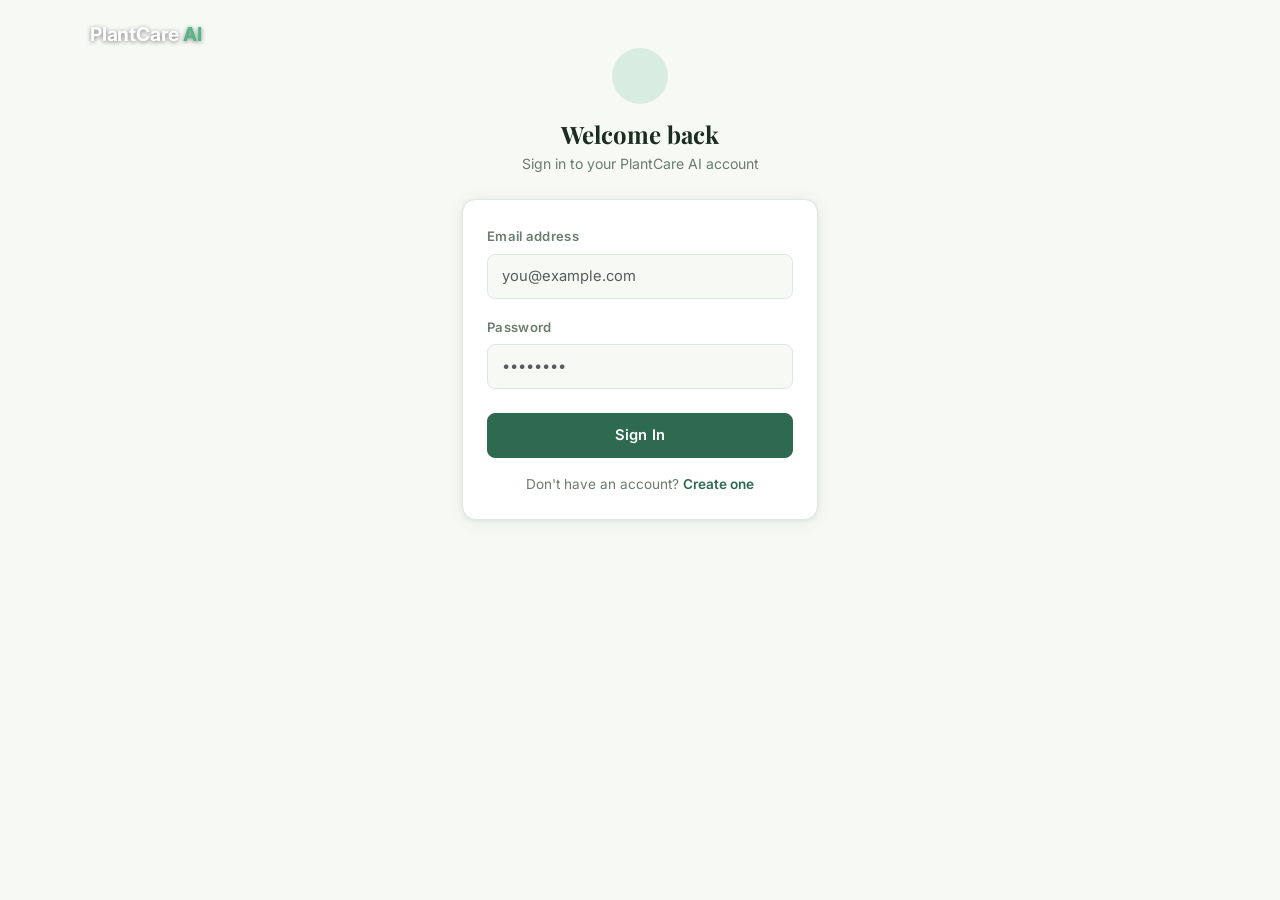
==== frontend/index.html @ b66dda97 "feat: premium UI - hero leaf photo, how it works strip, mobile dropdown, dark navbar" ====
<!DOCTYPE html>
<html lang="en">
<head>
  <meta charset="UTF-8" />
  <meta name="viewport" content="width=device-width, initial-scale=1.0" />
  <title>PlantCare AI</title>
  <link rel="stylesheet" href="https://cdn.jsdelivr.net/npm/bootstrap@5.3.0/dist/css/bootstrap.min.css" />
  <link rel="stylesheet" href="https://cdn.jsdelivr.net/npm/bootstrap-icons@1.11.0/font/bootstrap-icons.css" />
  <link rel="stylesheet" href="css/style.css" />
</head>
<body>

  <div class="hero-wrapper">

    <!-- NAVBAR -->
    <nav class="navbar navbar-dark">
      <div class="container">
        <a class="navbar-brand d-flex align-items-center gap-2" href="#">
          <i class="bi bi-leaf-fill" style="color: var(--green-mid);"></i>
          <span>PlantCare <span style="color: var(--green-mid);">AI</span></span>
        </a>
        <div class="dropdown ms-auto">
          <button class="btn btn-outline-success btn-sm dropdown-toggle" data-bs-toggle="dropdown">
            <i class="bi bi-person me-1"></i><span id="navUsername"></span>
          </button>
          <ul class="dropdown-menu dropdown-menu-end">
            <li><a class="dropdown-item" href="history.html"><i class="bi bi-clock-history me-2"></i>History</a></li>
            <li id="adminLink" class="d-none"><a class="dropdown-item" href="admin.html"><i class="bi bi-shield-check me-2"></i>Admin</a></li>
            <li><hr class="dropdown-divider"></li>
            <li><a class="dropdown-item text-danger" href="#" onclick="logout()"><i class="bi bi-box-arrow-right me-2"></i>Logout</a></li>
          </ul>
        </div>
      </div>
    </nav>

    <!-- HERO -->
    <section class="hero text-center">
      <div class="container">
        <div class="hero-content">
          <p class="mb-2" style="font-size:0.78rem; text-transform:uppercase; letter-spacing:1.5px; color:var(--green-mid); font-weight:600;">AI-Powered Detection</p>
          <h1 class="mb-3">Plant Disease Detection</h1>
          <p class="lead">Upload a photo of a plant leaf and our AI will identify the species and detect any diseases instantly.</p>
        </div>
      </div>
    </section>

    <!-- HOW IT WORKS -->
    <section class="how-it-works">
      <div class="container">
        <div class="row align-items-center justify-content-center g-0">
          <div class="col-6 col-md-2 how-step">
            <div class="how-step-icon"><i class="bi bi-image"></i></div>
            <div class="how-step-number">1</div>
            <div class="how-step-title">Upload</div>
            <div class="how-step-desc">Take or upload a leaf photo</div>
          </div>
          <div class="col-12 col-md-1 how-divider"></div>
          <div class="col-6 col-md-2 how-step">
            <div class="how-step-icon"><i class="bi bi-cpu"></i></div>
            <div class="how-step-number">2</div>
            <div class="how-step-title">Analyze</div>
            <div class="how-step-desc">AI scans for species and disease</div>
          </div>
          <div class="col-12 col-md-1 how-divider"></div>
          <div class="col-6 col-md-2 how-step">
            <div class="how-step-icon"><i class="bi bi-clipboard2-pulse"></i></div>
            <div class="how-step-number">3</div>
            <div class="how-step-title">Get Results</div>
            <div class="how-step-desc">See diagnosis and treatment tips</div>
          </div>
          <div class="col-12 col-md-1 how-divider"></div>
          <div class="col-6 col-md-2 how-step">
            <div class="how-step-icon"><i class="bi bi-clock-history"></i></div>
            <div class="how-step-number">4</div>
            <div class="how-step-title">Track History</div>
            <div class="how-step-desc">Review all your past scans</div>
          </div>
        </div>
      </div>
    </section>

  </div>

  <!-- MAIN CONTENT -->
  <main class="section-lift">
    <div class="container">
    <div class="row justify-content-center g-4">

      <!-- UPLOAD CARD -->
      <div class="col-lg-5 fade-up-delay-1">
        <div class="card h-100">
          <div class="card-body p-4">
            <h5 class="card-title mb-4"><i class="bi bi-upload me-2" style="color:var(--green-mid);"></i>Upload Leaf Image</h5>

            <div class="drop-zone mb-4" id="dropZone">
              <div class="drop-zone-content" id="dropZoneContent">
                <i class="bi bi-image mb-3 d-block" style="font-size:2.5rem; color:var(--green-mid);"></i>
                <p class="mb-1 fw-medium" style="font-size:0.92rem;">Drag & drop your image here</p>
                <p class="mb-3" style="font-size:0.82rem; color:var(--muted);">or click to browse</p>
                <button class="btn btn-outline-success btn-sm" onclick="document.getElementById('fileInput').click()">
                  Choose Image
                </button>
              </div>
              <img id="previewImg" class="preview-img d-none" alt="Preview" />
            </div>

            <input type="file" id="fileInput" accept="image/*" class="d-none" />

            <button class="btn btn-outline-secondary w-100 mb-3" id="cameraBtn">
              <i class="bi bi-camera me-2"></i>Take a Photo
            </button>
            <input type="file" id="cameraInput" accept="image/*" capture="environment" class="d-none" />

            <button class="btn btn-success w-100 btn-lg" id="analyzeBtn" disabled>
              <i class="bi bi-cpu me-2"></i>Analyze Plant
            </button>

            <p class="text-center mt-3 mb-0" style="font-size:0.75rem; color:var(--muted);">
              <i class="bi bi-info-circle me-1"></i>
              Supports <strong>Tomato, Potato, and Pepper</strong> leaves only
            </p>
          </div>
        </div>
      </div>

      <!-- RESULTS CARD -->
      <div class="col-lg-5 fade-up-delay-2">
        <div class="card h-100">
          <div class="card-body p-4">
            <h5 class="card-title mb-4"><i class="bi bi-clipboard2-pulse me-2" style="color:var(--green-mid);"></i>Analysis Results</h5>

            <div id="emptyState" class="text-center py-5">
              <div class="mb-3" style="width:56px; height:56px; border-radius:50%; background:var(--bg); border:1px solid var(--border); display:flex; align-items:center; justify-content:center; margin:0 auto;">
                <i class="bi bi-search" style="color:var(--muted); font-size:1.3rem;"></i>
              </div>
              <p style="color:var(--muted); font-size:0.88rem;">Upload a leaf image to see analysis results.</p>
            </div>

            <div id="loadingState" class="text-center py-5 d-none">
              <div class="spinner-border mb-3" style="color:var(--green-mid);" role="status"></div>
              <p style="color:var(--muted); font-size:0.88rem;">Analyzing your plant...</p>
            </div>

            <div id="resultsState" class="d-none">
              <div id="unknownPlant" class="alert alert-danger d-none">
                <i class="bi bi-exclamation-circle me-2"></i>
                <strong>Plant not recognized.</strong> Please upload a <strong>Tomato, Potato, or Pepper</strong> leaf.
              </div>

              <div id="knownPlantResults">
                <div class="text-center mb-4">
                  <span id="healthBadge" class="badge fs-6 px-3 py-2"></span>
                </div>

                <div class="result-item mb-3">
                  <div class="result-label"><i class="bi bi-flower1 me-1"></i>Plant Species</div>
                  <div class="result-value" id="plantName"></div>
                </div>

                <div class="result-item mb-3">
                  <div class="result-label"><i class="bi bi-bug me-1"></i>Condition</div>
                  <div class="result-value" id="diseaseName"></div>
                </div>

                <div class="mb-4">
                  <div class="d-flex justify-content-between mb-1">
                    <small style="color:var(--muted); font-size:0.78rem;">Confidence</small>
                    <small class="fw-bold" id="confidenceText" style="font-size:0.78rem;"></small>
                  </div>
                  <div class="progress" style="height: 7px;">
                    <div class="progress-bar" id="confidenceBar" role="progressbar"></div>
                  </div>
                </div>

                <div id="diseaseInfo" class="alert alert-warning d-none">
                  <h6 class="alert-heading mb-2" style="font-size:0.85rem;"><i class="bi bi-exclamation-triangle me-2"></i>Disease Information</h6>
                  <div id="diseaseInfoText" style="font-size:0.85rem;"></div>
                </div>

                <div id="healthyInfo" class="alert alert-success d-none" style="font-size:0.85rem;">
                  <i class="bi bi-check-circle me-2"></i>
                  <strong>Great news!</strong> Your plant appears healthy. Keep up the good care!
                </div>
              </div>

              <button class="btn btn-outline-success w-100 mt-2" id="tryAgainBtn">
                <i class="bi bi-arrow-counterclockwise me-2"></i>Analyze Another
              </button>
            </div>

          </div>
        </div>
      </div>

    </div>
    </div>
  </main>

  <footer class="text-center py-4">
    <p class="mb-0">PlantCare AI &mdash; Built for farmers, gardeners, and researchers</p>
  </footer>

  <script src="https://cdn.jsdelivr.net/npm/bootstrap@5.3.0/dist/js/bootstrap.bundle.min.js"></script>
  <script src="js/auth.js"></script>
  <script src="js/app.js"></script>
  <script>
    requireAuth();
    const user = getUser();
    if (user) {
      document.getElementById('navUsername').textContent = user.full_name.split(' ')[0];
      if (user.is_admin) document.getElementById('adminLink').classList.remove('d-none');
    }
  </script>
</body>
</html>
---- frontend/css/style.css ----
@import url('https://fonts.googleapis.com/css2?family=Playfair+Display:wght@600;700&family=Inter:wght@300;400;500;600&display=swap');

:root {
  --bg:         #F7F9F5;
  --surface:    #FFFFFF;
  --green-deep: #2D6A4F;
  --green-mid:  #52B788;
  --green-light:#D8EDDF;
  --earth:      #8B5E3C;
  --earth-light:#F5EDE5;
  --text:       #1B2D1F;
  --muted:      #6B7C6E;
  --border:     #DDE8E0;
  --shadow-sm:  0 1px 4px rgba(29,69,38,0.07);
  --shadow-md:  0 4px 20px rgba(29,69,38,0.10);
  --shadow-lg:  0 8px 40px rgba(29,69,38,0.13);
  --radius:     14px;
  --radius-sm:  8px;
}

*, *::before, *::after { box-sizing: border-box; }

body {
  background-color: var(--bg);
  color: var(--text);
  font-family: 'Inter', sans-serif;
  font-size: 15px;
  line-height: 1.6;
  -webkit-font-smoothing: antialiased;
}

.navbar {
  background-color: transparent;
  padding: 0.85rem 0;
  box-shadow: none;
  position: absolute;
  top: 0;
  left: 0;
  right: 0;
  z-index: 100;
}

.navbar-brand {
  font-family: 'Inter', sans-serif;
  font-size: 1.2rem;
  font-weight: 700;
  letter-spacing: -0.2px;
  color: #fff !important;
}

.navbar .text-white {
  opacity: 0.85;
  transition: opacity 0.2s;
  font-size: 0.85rem;
  font-weight: 500;
}

.navbar .text-white:hover { opacity: 1; }

.navbar .btn-outline-success {
  border-color: rgba(255,255,255,0.6);
  color: #fff;
  font-size: 0.82rem;
  font-weight: 500;
  border-radius: 20px;
  padding: 0.3rem 0.9rem;
  transition: all 0.2s;
}

.navbar .btn-outline-success:hover {
  background: rgba(255,255,255,0.15);
  border-color: #fff;
  color: #fff;
}

.hero {
  position: relative;
  padding: 7rem 0 5.5rem;
  overflow: hidden;
  min-height: 420px;
  display: flex;
  align-items: center;
}

.hero-bg {
  display: none;
}

.hero:hover .hero-bg {
  display: none;
}

.hero-overlay {
  display: none;
}

.hero h1 {
  font-family: 'Playfair Display', Georgia, serif;
  font-weight: 700;
  font-size: clamp(2rem, 5vw, 3rem);
  letter-spacing: -0.5px;
  color: #fff;
  line-height: 1.2;
}

.hero p {
  color: rgba(255,255,255,0.80) !important;
  font-size: 1rem;
  font-weight: 400;
  max-width: 520px;
  margin: 0 auto;
}

.hero-content {
  animation: fadeIn 0.7s ease forwards;
  position: relative;
  z-index: 2;
}

.card {
  background: var(--surface);
  border: 1px solid var(--border);
  border-radius: var(--radius);
  box-shadow: var(--shadow-sm);
  transition: box-shadow 0.25s ease, transform 0.25s ease;
}

.card:hover { box-shadow: var(--shadow-md); }

.card-title {
  font-weight: 600;
  font-size: 0.92rem;
  letter-spacing: 0.1px;
  color: var(--text);
}

.drop-zone {
  border: 2px dashed var(--border);
  border-radius: var(--radius-sm);
  padding: 2rem 1.5rem;
  text-align: center;
  cursor: pointer;
  transition: all 0.25s ease;
  min-height: 190px;
  display: flex;
  align-items: center;
  justify-content: center;
  background: var(--bg);
  overflow: hidden;
}

.drop-zone:hover,
.drop-zone.dragover {
  border-color: var(--green-mid);
  background: var(--green-light);
}

.drop-zone-content {
  display: flex;
  flex-direction: column;
  align-items: center;
}

.preview-img {
  width: 100%;
  height: 190px;
  object-fit: cover;
  border-radius: var(--radius-sm);
}

.btn-success {
  background-color: var(--green-deep);
  border-color: var(--green-deep);
  font-weight: 600;
  font-size: 0.92rem;
  letter-spacing: 0.2px;
  border-radius: var(--radius-sm);
  padding: 0.65rem 1.5rem;
  transition: all 0.2s ease;
}

.btn-success:hover {
  background-color: #245a41;
  border-color: #245a41;
  transform: translateY(-1px);
  box-shadow: 0 4px 12px rgba(45,106,79,0.3);
}

.btn-success:active { transform: translateY(0); }

.btn-outline-success {
  color: var(--green-deep);
  border-color: var(--green-deep);
  font-weight: 500;
  font-size: 0.88rem;
  border-radius: var(--radius-sm);
  transition: all 0.2s ease;
}

.btn-outline-success:hover {
  background-color: var(--green-deep);
  border-color: var(--green-deep);
  transform: translateY(-1px);
}

.btn-outline-secondary {
  color: var(--muted);
  border-color: var(--border);
  font-weight: 500;
  font-size: 0.88rem;
  border-radius: var(--radius-sm);
  transition: all 0.2s ease;
}

.btn-outline-secondary:hover {
  background-color: var(--bg);
  border-color: var(--muted);
  color: var(--text);
}

.result-item {
  background: var(--bg);
  border-radius: var(--radius-sm);
  padding: 0.8rem 1rem;
  border: 1px solid var(--border);
}

.result-label {
  font-size: 0.72rem;
  text-transform: uppercase;
  letter-spacing: 0.8px;
  color: var(--muted);
  font-weight: 600;
  margin-bottom: 0.3rem;
}

.result-value {
  font-size: 1.05rem;
  font-weight: 600;
  color: var(--text);
  text-transform: capitalize;
}

.progress {
  border-radius: 50px;
  background: var(--border);
  overflow: hidden;
}

.progress-bar {
  border-radius: 50px;
  background: linear-gradient(90deg, var(--green-deep), var(--green-mid));
  transition: width 0.8s cubic-bezier(0.4, 0, 0.2, 1);
}

.badge.bg-success {
  background-color: var(--green-deep) !important;
  font-weight: 500;
  font-size: 0.82rem;
  letter-spacing: 0.3px;
  border-radius: 20px;
  padding: 0.45em 1em;
}

.badge.bg-warning {
  background-color: #C6842A !important;
  color: #fff !important;
  font-weight: 500;
  font-size: 0.82rem;
  letter-spacing: 0.3px;
  border-radius: 20px;
  padding: 0.45em 1em;
}

.alert-success {
  background: var(--green-light);
  border-color: #A8D5BA;
  color: var(--green-deep);
  border-radius: var(--radius-sm);
  font-size: 0.88rem;
}

.alert-warning {
  background: var(--earth-light);
  border-color: #D4B49A;
  color: #5C3A1E;
  border-radius: var(--radius-sm);
  font-size: 0.88rem;
}

.alert-danger {
  background: #FEF2F2;
  border-color: #FECACA;
  color: #7F1D1D;
  border-radius: var(--radius-sm);
  font-size: 0.88rem;
}

.alert-info {
  background: #EFF6FF;
  border-color: #BFDBFE;
  color: #1E3A5F;
  border-radius: var(--radius-sm);
  font-size: 0.82rem;
}

.form-control {
  border: 1px solid var(--border);
  border-radius: var(--radius-sm);
  font-size: 0.92rem;
  padding: 0.65rem 0.9rem;
  color: var(--text);
  background: var(--bg);
  transition: border-color 0.2s, box-shadow 0.2s;
}

.form-control:focus {
  border-color: var(--green-mid);
  box-shadow: 0 0 0 3px rgba(82,183,136,0.15);
  background: var(--surface);
  outline: none;
}

.form-label {
  font-size: 0.82rem;
  font-weight: 600;
  color: var(--muted);
  letter-spacing: 0.3px;
  margin-bottom: 0.4rem;
}

.table {
  font-size: 0.88rem;
  color: var(--text);
}

.table thead th {
  font-size: 0.75rem;
  text-transform: uppercase;
  letter-spacing: 0.7px;
  font-weight: 600;
  color: var(--muted);
  border-bottom: 2px solid var(--border);
  padding: 0.75rem 1rem;
}

.table tbody td {
  padding: 0.75rem 1rem;
  border-bottom: 1px solid var(--border);
  vertical-align: middle;
}

.table-hover tbody tr:hover { background-color: var(--bg); }

.stat-card {
  border-radius: var(--radius);
  padding: 1.5rem;
  text-align: center;
  border: 1px solid var(--border);
  background: var(--surface);
  box-shadow: var(--shadow-sm);
}

.stat-number {
  font-family: 'Playfair Display', serif;
  font-size: 2.2rem;
  font-weight: 700;
  color: var(--green-deep);
  line-height: 1;
  margin-bottom: 0.3rem;
}

.stat-label {
  font-size: 0.78rem;
  text-transform: uppercase;
  letter-spacing: 0.7px;
  font-weight: 600;
  color: var(--muted);
}

.history-card {
  border-radius: var(--radius);
  border: 1px solid var(--border);
  background: var(--surface);
  box-shadow: var(--shadow-sm);
  transition: box-shadow 0.2s, transform 0.2s;
}

.history-card:hover {
  box-shadow: var(--shadow-md);
  transform: translateY(-2px);
}

.spinner-border.text-success { color: var(--green-mid) !important; }

footer {
  border-top: 1px solid var(--border);
  margin-top: 3rem;
  color: var(--muted);
  font-size: 0.8rem;
}

@keyframes fadeUp {
  from { opacity: 0; transform: translateY(16px); }
  to   { opacity: 1; transform: translateY(0); }
}

@keyframes fadeIn {
  from { opacity: 0; }
  to   { opacity: 1; }
}

.fade-up { animation: fadeUp 0.5s ease forwards; }
.fade-up-delay-1 { animation: fadeUp 0.5s 0.1s ease both; }
.fade-up-delay-2 { animation: fadeUp 0.5s 0.2s ease both; }
.fade-up-delay-3 { animation: fadeUp 0.5s 0.3s ease both; }

.dropdown-menu {
  border: 1px solid var(--border);
  border-radius: var(--radius-sm);
  box-shadow: var(--shadow-md);
  font-size: 0.88rem;
  padding: 0.4rem;
}

.dropdown-item {
  border-radius: 6px;
  padding: 0.5rem 0.75rem;
  color: var(--text);
  font-weight: 500;
  transition: background 0.15s;
}

.dropdown-item:hover {
  background: var(--bg);
  color: var(--green-deep);
}

.dropdown-item.text-danger:hover {
  background: #FEF2F2;
  color: #DC2626;
}

@media (max-width: 576px) {
  .hero { padding: 5rem 0 3rem; }
  .hero h1 { font-size: 1.75rem; }
  .card-body { padding: 1.25rem !important; }
}

@media (prefers-reduced-motion: reduce) {
  *, .fade-up, .fade-up-delay-1, .fade-up-delay-2, .fade-up-delay-3, .hero-content {
    animation: none !important;
    transition: none !important;
  }
}

/* ---- MAIN SECTION ---- */
main.container {
  position: relative;
}

main.container::before {
  content: '';
  position: fixed;
  inset: 0;
  background: var(--bg);
  z-index: -1;
}

.card {
  background: var(--surface);
  border: 1px solid var(--border);
  border-radius: var(--radius);
  box-shadow: 0 2px 16px rgba(29,69,38,0.09), 0 1px 4px rgba(29,69,38,0.06);
  transition: box-shadow 0.25s ease, transform 0.25s ease;
}

.card:hover {
  box-shadow: 0 8px 32px rgba(29,69,38,0.13), 0 2px 8px rgba(29,69,38,0.08);
  transform: translateY(-2px);
}

.card-body {
  padding: 1.75rem !important;
}

.card-title {
  font-weight: 600;
  font-size: 0.88rem;
  letter-spacing: 0.8px;
  text-transform: uppercase;
  color: var(--muted);
}

/* ---- SECTION LIFT ---- */
.section-lift {
  background: #EEF2EC;
  margin-top: -40px;
  padding-top: 60px;
  padding-bottom: 60px;
  border-radius: 28px 28px 0 0;
}

.card-title {
  border-left: 3px solid var(--green-mid);
  padding-left: 0.6rem;
}

/* ---- SECTION LIFT ---- */
.section-lift {
  background: #EEF2EC;
  margin-top: -40px;
  padding-top: 60px;
  padding-bottom: 60px;
  border-radius: 28px 28px 0 0;
}

.card-title {
  border-left: 3px solid var(--green-mid);
  padding-left: 0.6rem;
}

/* ---- HOW IT WORKS ---- */
.how-it-works {
  background: rgba(0,0,0,0.35);
  padding: 2.5rem 0;
}

.how-step {
  text-align: center;
  padding: 0 1rem;
  position: relative;
}

.how-step-icon {
  width: 52px;
  height: 52px;
  border-radius: 50%;
  background: rgba(255,255,255,0.12);
  border: 1px solid rgba(255,255,255,0.2);
  display: flex;
  align-items: center;
  justify-content: center;
  margin: 0 auto 0.75rem;
  font-size: 1.3rem;
  color: #fff;
}

.how-step-number {
  position: absolute;
  top: -6px;
  right: calc(50% - 34px);
  width: 18px;
  height: 18px;
  border-radius: 50%;
  background: var(--green-mid);
  color: #fff;
  font-size: 0.65rem;
  font-weight: 700;
  display: flex;
  align-items: center;
  justify-content: center;
}

.how-step-title {
  font-size: 0.88rem;
  font-weight: 600;
  color: #fff;
  margin-bottom: 0.25rem;
}

.how-step-desc {
  font-size: 0.78rem;
  color: rgba(255,255,255,0.65);
  line-height: 1.4;
}

.how-divider {
  width: 40px;
  height: 1px;
  background: rgba(255,255,255,0.2);
  margin: auto;
  align-self: center;
  margin-bottom: 1.5rem;
}

@media (max-width: 576px) {
  .how-divider { display: none; }
}

/* ---- MOBILE NAV FIX ---- */
@media (max-width: 768px) {
  .navbar .d-flex {
    gap: 0.6rem !important;
  }
  .navbar .btn-outline-success {
    font-size: 0.75rem;
    padding: 0.25rem 0.6rem;
  }
  .navbar .text-white {
    font-size: 0.75rem;
  }

  /* How it works 2x2 grid fix */
  .how-step {
    margin-bottom: 1.5rem;
  }
  .how-step-icon {
    width: 44px;
    height: 44px;
    font-size: 1.1rem;
  }
}

/* ---- HERO EXTENDED TO COVER HOW IT WORKS ---- */


.hero-wrapper::before {
  content: "";
  position: absolute;
  inset: 0;
  background: rgba(0,0,0,0.38);
  z-index: 0;
}

.hero-wrapper > * {
  position: relative;
  z-index: 1;
}

.hero-wrapper .how-it-works {
  background: transparent;
}

/* ---- MOBILE FIXES ---- */
@media (max-width: 576px) {
  .how-it-works {
    padding-bottom: 3.5rem;
  }
  .how-step {
    margin-bottom: 2rem;
  }
  .navbar-brand {
    font-size: 1rem;
  }
  .navbar .text-white {
    font-size: 0.72rem;
  }
  .navbar .btn-outline-success {
    font-size: 0.72rem;
    padding: 0.2rem 0.5rem;
  }
}

/* ---- MOBILE NAV DROPDOWN ---- */
@media (max-width: 991px) {
  #navMenu {
    text-align: right;
  }
  #navMenu .nav-link {
    padding: 0.5rem 0;
    color: rgba(255,255,255,0.85) !important;
  }
  #navMenu .dropdown {
    display: flex;
    justify-content: flex-end;
    padding: 0.5rem 0;
  }
  .navbar-toggler {
    margin-left: auto;
  }
}

/* ---- NAVBAR DROPDOWN DARK ---- */
.navbar .dropdown-menu {
  background: rgba(15, 30, 20, 0.95);
  border: 1px solid rgba(255,255,255,0.1);
  backdrop-filter: blur(10px);
  -webkit-backdrop-filter: blur(10px);
}

.navbar .dropdown-item {
  color: rgba(255,255,255,0.85);
}

.navbar .dropdown-item:hover {
  background: rgba(255,255,255,0.1);
  color: #fff;
}

.navbar .dropdown-item.text-danger {
  color: #f87171 !important;
}

.navbar .dropdown-item.text-danger:hover {
  background: rgba(248,113,113,0.15);
  color: #f87171 !important;
}

.navbar .dropdown-divider {
  border-color: rgba(255,255,255,0.1);
}

/* ---- MOBILE HERO BG FIX ---- */
@media (max-width: 768px) {
  
}


/* ---- NAVBAR BRAND VISIBILITY ---- */
.navbar-brand {
  text-shadow: 0 1px 4px rgba(0,0,0,0.5);
}


.hero-wrapper {
  position: relative;
  background-image: url('../images/hero.jpg');
  background-size: cover;
  background-position: center 30%;
  background-repeat: no-repeat;
}
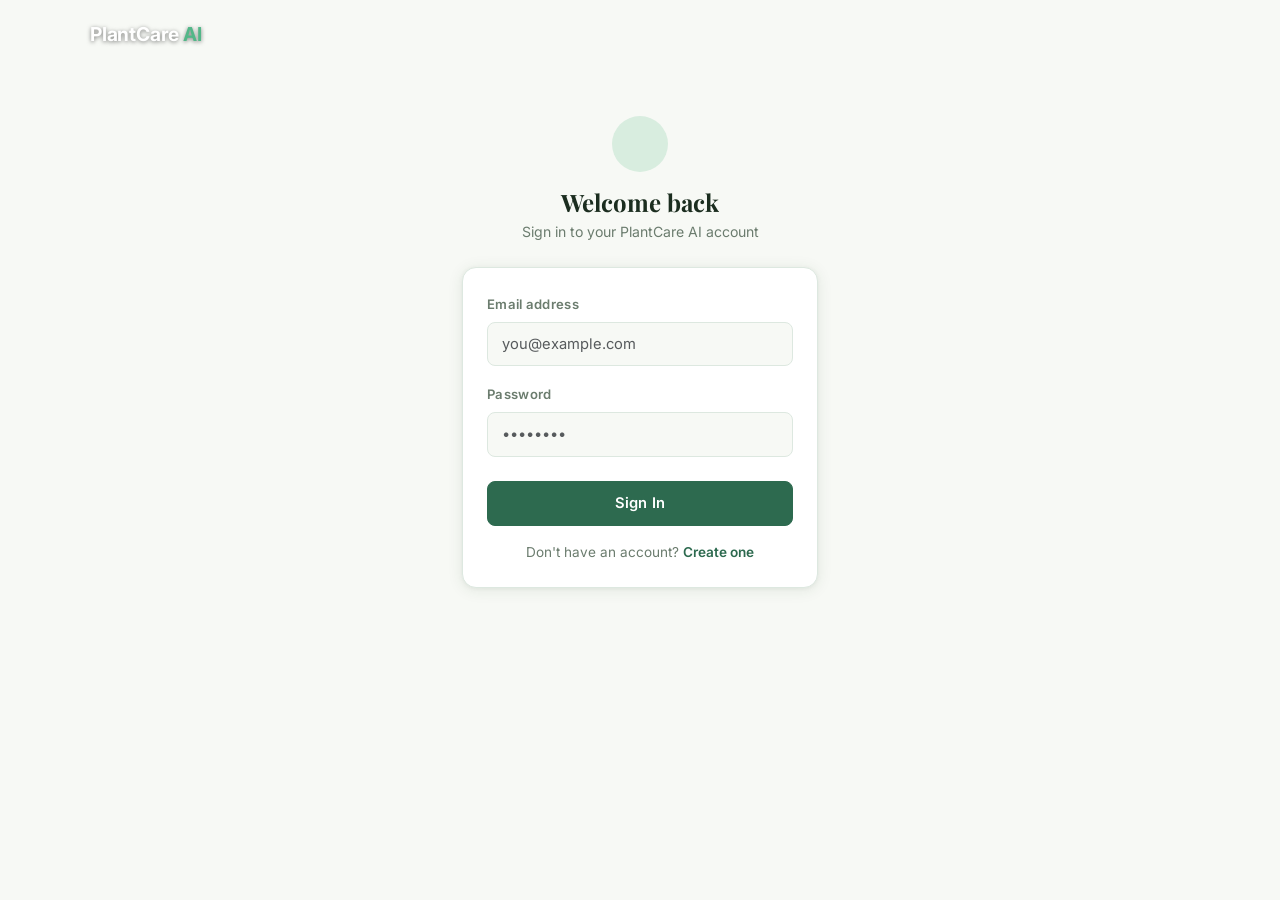
==== commit 2a6851ba: "fix: dropdown navigation and CSS cleanup" ====
--- a/frontend/index.html
+++ b/frontend/index.html
@@ -10,24 +10,25 @@
 </head>
 <body>
 
+  <!-- HERO WRAPPER WITH BACKGROUND IMAGE -->
   <div class="hero-wrapper">
 
     <!-- NAVBAR -->
-    <nav class="navbar navbar-dark">
+    <nav class="navbar navbar-dark" style="position:relative; z-index:1050;">
       <div class="container">
         <a class="navbar-brand d-flex align-items-center gap-2" href="#">
           <i class="bi bi-leaf-fill" style="color: var(--green-mid);"></i>
           <span>PlantCare <span style="color: var(--green-mid);">AI</span></span>
         </a>
-        <div class="dropdown ms-auto">
-          <button class="btn btn-outline-success btn-sm dropdown-toggle" data-bs-toggle="dropdown">
+        <div class="dropdown ms-auto" style="position:relative; z-index:1051;">
+          <button class="btn btn-outline-success btn-sm dropdown-toggle" data-bs-toggle="dropdown" aria-expanded="false">
             <i class="bi bi-person me-1"></i><span id="navUsername"></span>
           </button>
-          <ul class="dropdown-menu dropdown-menu-end">
+          <ul class="dropdown-menu dropdown-menu-end" style="z-index:1052;">
             <li><a class="dropdown-item" href="history.html"><i class="bi bi-clock-history me-2"></i>History</a></li>
             <li id="adminLink" class="d-none"><a class="dropdown-item" href="admin.html"><i class="bi bi-shield-check me-2"></i>Admin</a></li>
             <li><hr class="dropdown-divider"></li>
-            <li><a class="dropdown-item text-danger" href="#" onclick="logout()"><i class="bi bi-box-arrow-right me-2"></i>Logout</a></li>
+            <li><a class="dropdown-item text-danger" href="#" onclick="logout(); return false;"><i class="bi bi-box-arrow-right me-2"></i>Logout</a></li>
           </ul>
         </div>
       </div>
@@ -79,120 +80,118 @@
       </div>
     </section>
 
-  </div>
+  </div><!-- end hero-wrapper -->
 
   <!-- MAIN CONTENT -->
   <main class="section-lift">
     <div class="container">
-    <div class="row justify-content-center g-4">
-
-      <!-- UPLOAD CARD -->
-      <div class="col-lg-5 fade-up-delay-1">
-        <div class="card h-100">
-          <div class="card-body p-4">
-            <h5 class="card-title mb-4"><i class="bi bi-upload me-2" style="color:var(--green-mid);"></i>Upload Leaf Image</h5>
-
-            <div class="drop-zone mb-4" id="dropZone">
-              <div class="drop-zone-content" id="dropZoneContent">
-                <i class="bi bi-image mb-3 d-block" style="font-size:2.5rem; color:var(--green-mid);"></i>
-                <p class="mb-1 fw-medium" style="font-size:0.92rem;">Drag & drop your image here</p>
-                <p class="mb-3" style="font-size:0.82rem; color:var(--muted);">or click to browse</p>
-                <button class="btn btn-outline-success btn-sm" onclick="document.getElementById('fileInput').click()">
-                  Choose Image
+      <div class="row justify-content-center g-4">
+
+        <!-- UPLOAD CARD -->
+        <div class="col-lg-5 fade-up-delay-1">
+          <div class="card h-100">
+            <div class="card-body p-4">
+              <h5 class="card-title mb-4"><i class="bi bi-upload me-2" style="color:var(--green-mid);"></i>Upload Leaf Image</h5>
+
+              <div class="drop-zone mb-4" id="dropZone">
+                <div class="drop-zone-content" id="dropZoneContent">
+                  <i class="bi bi-image mb-3 d-block" style="font-size:2.5rem; color:var(--green-mid);"></i>
+                  <p class="mb-1 fw-medium" style="font-size:0.92rem;">Drag & drop your image here</p>
+                  <p class="mb-3" style="font-size:0.82rem; color:var(--muted);">or click to browse</p>
+                  <button class="btn btn-outline-success btn-sm" id="chooseBtn">Choose Image</button>
+                </div>
+                <img id="previewImg" class="preview-img d-none" alt="Preview" />
+              </div>
+
+              <input type="file" id="fileInput" accept="image/*" class="d-none" />
+
+              <button class="btn btn-outline-secondary w-100 mb-3" id="cameraBtn">
+                <i class="bi bi-camera me-2"></i>Take a Photo
+              </button>
+              <input type="file" id="cameraInput" accept="image/*" capture="environment" class="d-none" />
+
+              <button class="btn btn-success w-100 btn-lg" id="analyzeBtn" disabled>
+                <i class="bi bi-cpu me-2"></i>Analyze Plant
+              </button>
+
+              <p class="text-center mt-3 mb-0" style="font-size:0.75rem; color:var(--muted);">
+                <i class="bi bi-info-circle me-1"></i>
+                Supports <strong>Tomato, Potato, and Pepper</strong> leaves only
+              </p>
+            </div>
+          </div>
+        </div>
+
+        <!-- RESULTS CARD -->
+        <div class="col-lg-5 fade-up-delay-2">
+          <div class="card h-100">
+            <div class="card-body p-4">
+              <h5 class="card-title mb-4"><i class="bi bi-clipboard2-pulse me-2" style="color:var(--green-mid);"></i>Analysis Results</h5>
+
+              <div id="emptyState" class="text-center py-5">
+                <div class="mb-3" style="width:56px; height:56px; border-radius:50%; background:var(--bg); border:1px solid var(--border); display:flex; align-items:center; justify-content:center; margin:0 auto;">
+                  <i class="bi bi-search" style="color:var(--muted); font-size:1.3rem;"></i>
+                </div>
+                <p style="color:var(--muted); font-size:0.88rem;">Upload a leaf image to see analysis results.</p>
+              </div>
+
+              <div id="loadingState" class="text-center py-5 d-none">
+                <div class="spinner-border mb-3" style="color:var(--green-mid);" role="status"></div>
+                <p style="color:var(--muted); font-size:0.88rem;">Analyzing your plant...</p>
+              </div>
+
+              <div id="resultsState" class="d-none">
+                <div id="unknownPlant" class="alert alert-danger d-none">
+                  <i class="bi bi-exclamation-circle me-2"></i>
+                  <strong>Plant not recognized.</strong> Please upload a <strong>Tomato, Potato, or Pepper</strong> leaf.
+                </div>
+
+                <div id="knownPlantResults">
+                  <div class="text-center mb-4">
+                    <span id="healthBadge" class="badge fs-6 px-3 py-2"></span>
+                  </div>
+
+                  <div class="result-item mb-3">
+                    <div class="result-label"><i class="bi bi-flower1 me-1"></i>Plant Species</div>
+                    <div class="result-value" id="plantName"></div>
+                  </div>
+
+                  <div class="result-item mb-3">
+                    <div class="result-label"><i class="bi bi-bug me-1"></i>Condition</div>
+                    <div class="result-value" id="diseaseName"></div>
+                  </div>
+
+                  <div class="mb-4">
+                    <div class="d-flex justify-content-between mb-1">
+                      <small style="color:var(--muted); font-size:0.78rem;">Confidence</small>
+                      <small class="fw-bold" id="confidenceText" style="font-size:0.78rem;"></small>
+                    </div>
+                    <div class="progress" style="height: 7px;">
+                      <div class="progress-bar" id="confidenceBar" role="progressbar"></div>
+                    </div>
+                  </div>
+
+                  <div id="diseaseInfo" class="alert alert-warning d-none">
+                    <h6 class="alert-heading mb-2" style="font-size:0.85rem;"><i class="bi bi-exclamation-triangle me-2"></i>Disease Information</h6>
+                    <div id="diseaseInfoText" style="font-size:0.85rem;"></div>
+                  </div>
+
+                  <div id="healthyInfo" class="alert alert-success d-none" style="font-size:0.85rem;">
+                    <i class="bi bi-check-circle me-2"></i>
+                    <strong>Great news!</strong> Your plant appears healthy. Keep up the good care!
+                  </div>
+                </div>
+
+                <button class="btn btn-outline-success w-100 mt-2" id="tryAgainBtn">
+                  <i class="bi bi-arrow-counterclockwise me-2"></i>Analyze Another
                 </button>
               </div>
-              <img id="previewImg" class="preview-img d-none" alt="Preview" />
+
             </div>
-
-            <input type="file" id="fileInput" accept="image/*" class="d-none" />
-
-            <button class="btn btn-outline-secondary w-100 mb-3" id="cameraBtn">
-              <i class="bi bi-camera me-2"></i>Take a Photo
-            </button>
-            <input type="file" id="cameraInput" accept="image/*" capture="environment" class="d-none" />
-
-            <button class="btn btn-success w-100 btn-lg" id="analyzeBtn" disabled>
-              <i class="bi bi-cpu me-2"></i>Analyze Plant
-            </button>
-
-            <p class="text-center mt-3 mb-0" style="font-size:0.75rem; color:var(--muted);">
-              <i class="bi bi-info-circle me-1"></i>
-              Supports <strong>Tomato, Potato, and Pepper</strong> leaves only
-            </p>
-          </div>
-        </div>
-      </div>
-
-      <!-- RESULTS CARD -->
-      <div class="col-lg-5 fade-up-delay-2">
-        <div class="card h-100">
-          <div class="card-body p-4">
-            <h5 class="card-title mb-4"><i class="bi bi-clipboard2-pulse me-2" style="color:var(--green-mid);"></i>Analysis Results</h5>
-
-            <div id="emptyState" class="text-center py-5">
-              <div class="mb-3" style="width:56px; height:56px; border-radius:50%; background:var(--bg); border:1px solid var(--border); display:flex; align-items:center; justify-content:center; margin:0 auto;">
-                <i class="bi bi-search" style="color:var(--muted); font-size:1.3rem;"></i>
-              </div>
-              <p style="color:var(--muted); font-size:0.88rem;">Upload a leaf image to see analysis results.</p>
-            </div>
-
-            <div id="loadingState" class="text-center py-5 d-none">
-              <div class="spinner-border mb-3" style="color:var(--green-mid);" role="status"></div>
-              <p style="color:var(--muted); font-size:0.88rem;">Analyzing your plant...</p>
-            </div>
-
-            <div id="resultsState" class="d-none">
-              <div id="unknownPlant" class="alert alert-danger d-none">
-                <i class="bi bi-exclamation-circle me-2"></i>
-                <strong>Plant not recognized.</strong> Please upload a <strong>Tomato, Potato, or Pepper</strong> leaf.
-              </div>
-
-              <div id="knownPlantResults">
-                <div class="text-center mb-4">
-                  <span id="healthBadge" class="badge fs-6 px-3 py-2"></span>
-                </div>
-
-                <div class="result-item mb-3">
-                  <div class="result-label"><i class="bi bi-flower1 me-1"></i>Plant Species</div>
-                  <div class="result-value" id="plantName"></div>
-                </div>
-
-                <div class="result-item mb-3">
-                  <div class="result-label"><i class="bi bi-bug me-1"></i>Condition</div>
-                  <div class="result-value" id="diseaseName"></div>
-                </div>
-
-                <div class="mb-4">
-                  <div class="d-flex justify-content-between mb-1">
-                    <small style="color:var(--muted); font-size:0.78rem;">Confidence</small>
-                    <small class="fw-bold" id="confidenceText" style="font-size:0.78rem;"></small>
-                  </div>
-                  <div class="progress" style="height: 7px;">
-                    <div class="progress-bar" id="confidenceBar" role="progressbar"></div>
-                  </div>
-                </div>
-
-                <div id="diseaseInfo" class="alert alert-warning d-none">
-                  <h6 class="alert-heading mb-2" style="font-size:0.85rem;"><i class="bi bi-exclamation-triangle me-2"></i>Disease Information</h6>
-                  <div id="diseaseInfoText" style="font-size:0.85rem;"></div>
-                </div>
-
-                <div id="healthyInfo" class="alert alert-success d-none" style="font-size:0.85rem;">
-                  <i class="bi bi-check-circle me-2"></i>
-                  <strong>Great news!</strong> Your plant appears healthy. Keep up the good care!
-                </div>
-              </div>
-
-              <button class="btn btn-outline-success w-100 mt-2" id="tryAgainBtn">
-                <i class="bi bi-arrow-counterclockwise me-2"></i>Analyze Another
-              </button>
-            </div>
-
-          </div>
-        </div>
-      </div>
-
-    </div>
+          </div>
+        </div>
+
+      </div>
     </div>
   </main>
 
@@ -212,4 +211,4 @@
     }
   </script>
 </body>
-</html>
+</html>
--- a/frontend/css/style.css
+++ b/frontend/css/style.css
@@ -29,15 +29,34 @@
   -webkit-font-smoothing: antialiased;
 }
 
+/* ---- HERO WRAPPER ---- */
+.hero-wrapper {
+  position: relative;
+  background-image: url('../images/hero.jpg');
+  background-size: cover;
+  background-position: center center;
+  background-repeat: no-repeat;
+}
+
+.hero-wrapper::before {
+  content: "";
+  position: absolute;
+  inset: 0;
+  background: rgba(0,0,0,0.38);
+  z-index: 0;
+  pointer-events: none;
+}
+
+.hero-wrapper > * {
+  position: relative;
+  z-index: 1;
+}
+
+/* ---- NAVBAR ---- */
 .navbar {
   background-color: transparent;
   padding: 0.85rem 0;
   box-shadow: none;
-  position: absolute;
-  top: 0;
-  left: 0;
-  right: 0;
-  z-index: 100;
 }
 
 .navbar-brand {
@@ -46,6 +65,7 @@
   font-weight: 700;
   letter-spacing: -0.2px;
   color: #fff !important;
+  text-shadow: 0 1px 4px rgba(0,0,0,0.5);
 }
 
 .navbar .text-white {
@@ -73,25 +93,9 @@
   color: #fff;
 }
 
+/* ---- HERO ---- */
 .hero {
-  position: relative;
-  padding: 7rem 0 5.5rem;
-  overflow: hidden;
-  min-height: 420px;
-  display: flex;
-  align-items: center;
-}
-
-.hero-bg {
-  display: none;
-}
-
-.hero:hover .hero-bg {
-  display: none;
-}
-
-.hero-overlay {
-  display: none;
+  padding: 7rem 0 0;
 }
 
 .hero h1 {
@@ -113,423 +117,21 @@
 
 .hero-content {
   animation: fadeIn 0.7s ease forwards;
-  position: relative;
-  z-index: 2;
-}
-
-.card {
-  background: var(--surface);
-  border: 1px solid var(--border);
-  border-radius: var(--radius);
-  box-shadow: var(--shadow-sm);
-  transition: box-shadow 0.25s ease, transform 0.25s ease;
-}
-
-.card:hover { box-shadow: var(--shadow-md); }
-
-.card-title {
-  font-weight: 600;
-  font-size: 0.92rem;
-  letter-spacing: 0.1px;
-  color: var(--text);
-}
-
-.drop-zone {
-  border: 2px dashed var(--border);
-  border-radius: var(--radius-sm);
-  padding: 2rem 1.5rem;
-  text-align: center;
-  cursor: pointer;
-  transition: all 0.25s ease;
-  min-height: 190px;
-  display: flex;
-  align-items: center;
-  justify-content: center;
-  background: var(--bg);
-  overflow: hidden;
-}
-
-.drop-zone:hover,
-.drop-zone.dragover {
-  border-color: var(--green-mid);
-  background: var(--green-light);
-}
-
-.drop-zone-content {
-  display: flex;
-  flex-direction: column;
-  align-items: center;
-}
-
-.preview-img {
-  width: 100%;
-  height: 190px;
-  object-fit: cover;
-  border-radius: var(--radius-sm);
-}
-
-.btn-success {
-  background-color: var(--green-deep);
-  border-color: var(--green-deep);
-  font-weight: 600;
-  font-size: 0.92rem;
-  letter-spacing: 0.2px;
-  border-radius: var(--radius-sm);
-  padding: 0.65rem 1.5rem;
-  transition: all 0.2s ease;
-}
-
-.btn-success:hover {
-  background-color: #245a41;
-  border-color: #245a41;
-  transform: translateY(-1px);
-  box-shadow: 0 4px 12px rgba(45,106,79,0.3);
-}
-
-.btn-success:active { transform: translateY(0); }
-
-.btn-outline-success {
-  color: var(--green-deep);
-  border-color: var(--green-deep);
-  font-weight: 500;
-  font-size: 0.88rem;
-  border-radius: var(--radius-sm);
-  transition: all 0.2s ease;
-}
-
-.btn-outline-success:hover {
-  background-color: var(--green-deep);
-  border-color: var(--green-deep);
-  transform: translateY(-1px);
-}
-
-.btn-outline-secondary {
-  color: var(--muted);
-  border-color: var(--border);
-  font-weight: 500;
-  font-size: 0.88rem;
-  border-radius: var(--radius-sm);
-  transition: all 0.2s ease;
-}
-
-.btn-outline-secondary:hover {
-  background-color: var(--bg);
-  border-color: var(--muted);
-  color: var(--text);
-}
-
-.result-item {
-  background: var(--bg);
-  border-radius: var(--radius-sm);
-  padding: 0.8rem 1rem;
-  border: 1px solid var(--border);
-}
-
-.result-label {
-  font-size: 0.72rem;
-  text-transform: uppercase;
-  letter-spacing: 0.8px;
-  color: var(--muted);
-  font-weight: 600;
-  margin-bottom: 0.3rem;
-}
-
-.result-value {
-  font-size: 1.05rem;
-  font-weight: 600;
-  color: var(--text);
-  text-transform: capitalize;
-}
-
-.progress {
-  border-radius: 50px;
-  background: var(--border);
-  overflow: hidden;
-}
-
-.progress-bar {
-  border-radius: 50px;
-  background: linear-gradient(90deg, var(--green-deep), var(--green-mid));
-  transition: width 0.8s cubic-bezier(0.4, 0, 0.2, 1);
-}
-
-.badge.bg-success {
-  background-color: var(--green-deep) !important;
-  font-weight: 500;
-  font-size: 0.82rem;
-  letter-spacing: 0.3px;
-  border-radius: 20px;
-  padding: 0.45em 1em;
-}
-
-.badge.bg-warning {
-  background-color: #C6842A !important;
-  color: #fff !important;
-  font-weight: 500;
-  font-size: 0.82rem;
-  letter-spacing: 0.3px;
-  border-radius: 20px;
-  padding: 0.45em 1em;
-}
-
-.alert-success {
-  background: var(--green-light);
-  border-color: #A8D5BA;
-  color: var(--green-deep);
-  border-radius: var(--radius-sm);
-  font-size: 0.88rem;
-}
-
-.alert-warning {
-  background: var(--earth-light);
-  border-color: #D4B49A;
-  color: #5C3A1E;
-  border-radius: var(--radius-sm);
-  font-size: 0.88rem;
-}
-
-.alert-danger {
-  background: #FEF2F2;
-  border-color: #FECACA;
-  color: #7F1D1D;
-  border-radius: var(--radius-sm);
-  font-size: 0.88rem;
-}
-
-.alert-info {
-  background: #EFF6FF;
-  border-color: #BFDBFE;
-  color: #1E3A5F;
-  border-radius: var(--radius-sm);
-  font-size: 0.82rem;
-}
-
-.form-control {
-  border: 1px solid var(--border);
-  border-radius: var(--radius-sm);
-  font-size: 0.92rem;
-  padding: 0.65rem 0.9rem;
-  color: var(--text);
-  background: var(--bg);
-  transition: border-color 0.2s, box-shadow 0.2s;
-}
-
-.form-control:focus {
-  border-color: var(--green-mid);
-  box-shadow: 0 0 0 3px rgba(82,183,136,0.15);
-  background: var(--surface);
-  outline: none;
-}
-
-.form-label {
-  font-size: 0.82rem;
-  font-weight: 600;
-  color: var(--muted);
-  letter-spacing: 0.3px;
-  margin-bottom: 0.4rem;
-}
-
-.table {
-  font-size: 0.88rem;
-  color: var(--text);
-}
-
-.table thead th {
-  font-size: 0.75rem;
-  text-transform: uppercase;
-  letter-spacing: 0.7px;
-  font-weight: 600;
-  color: var(--muted);
-  border-bottom: 2px solid var(--border);
-  padding: 0.75rem 1rem;
-}
-
-.table tbody td {
-  padding: 0.75rem 1rem;
-  border-bottom: 1px solid var(--border);
-  vertical-align: middle;
-}
-
-.table-hover tbody tr:hover { background-color: var(--bg); }
-
-.stat-card {
-  border-radius: var(--radius);
-  padding: 1.5rem;
-  text-align: center;
-  border: 1px solid var(--border);
-  background: var(--surface);
-  box-shadow: var(--shadow-sm);
-}
-
-.stat-number {
-  font-family: 'Playfair Display', serif;
-  font-size: 2.2rem;
-  font-weight: 700;
-  color: var(--green-deep);
-  line-height: 1;
-  margin-bottom: 0.3rem;
-}
-
-.stat-label {
-  font-size: 0.78rem;
-  text-transform: uppercase;
-  letter-spacing: 0.7px;
-  font-weight: 600;
-  color: var(--muted);
-}
-
-.history-card {
-  border-radius: var(--radius);
-  border: 1px solid var(--border);
-  background: var(--surface);
-  box-shadow: var(--shadow-sm);
-  transition: box-shadow 0.2s, transform 0.2s;
-}
-
-.history-card:hover {
-  box-shadow: var(--shadow-md);
-  transform: translateY(-2px);
-}
-
-.spinner-border.text-success { color: var(--green-mid) !important; }
-
-footer {
-  border-top: 1px solid var(--border);
-  margin-top: 3rem;
-  color: var(--muted);
-  font-size: 0.8rem;
-}
-
-@keyframes fadeUp {
-  from { opacity: 0; transform: translateY(16px); }
-  to   { opacity: 1; transform: translateY(0); }
-}
-
-@keyframes fadeIn {
-  from { opacity: 0; }
-  to   { opacity: 1; }
-}
-
-.fade-up { animation: fadeUp 0.5s ease forwards; }
-.fade-up-delay-1 { animation: fadeUp 0.5s 0.1s ease both; }
-.fade-up-delay-2 { animation: fadeUp 0.5s 0.2s ease both; }
-.fade-up-delay-3 { animation: fadeUp 0.5s 0.3s ease both; }
-
-.dropdown-menu {
-  border: 1px solid var(--border);
-  border-radius: var(--radius-sm);
-  box-shadow: var(--shadow-md);
-  font-size: 0.88rem;
-  padding: 0.4rem;
-}
-
-.dropdown-item {
-  border-radius: 6px;
-  padding: 0.5rem 0.75rem;
-  color: var(--text);
-  font-weight: 500;
-  transition: background 0.15s;
-}
-
-.dropdown-item:hover {
-  background: var(--bg);
-  color: var(--green-deep);
-}
-
-.dropdown-item.text-danger:hover {
-  background: #FEF2F2;
-  color: #DC2626;
-}
-
-@media (max-width: 576px) {
-  .hero { padding: 5rem 0 3rem; }
-  .hero h1 { font-size: 1.75rem; }
-  .card-body { padding: 1.25rem !important; }
-}
-
-@media (prefers-reduced-motion: reduce) {
-  *, .fade-up, .fade-up-delay-1, .fade-up-delay-2, .fade-up-delay-3, .hero-content {
-    animation: none !important;
-    transition: none !important;
-  }
-}
-
-/* ---- MAIN SECTION ---- */
-main.container {
-  position: relative;
-}
-
-main.container::before {
-  content: '';
-  position: fixed;
-  inset: 0;
-  background: var(--bg);
-  z-index: -1;
-}
-
-.card {
-  background: var(--surface);
-  border: 1px solid var(--border);
-  border-radius: var(--radius);
-  box-shadow: 0 2px 16px rgba(29,69,38,0.09), 0 1px 4px rgba(29,69,38,0.06);
-  transition: box-shadow 0.25s ease, transform 0.25s ease;
-}
-
-.card:hover {
-  box-shadow: 0 8px 32px rgba(29,69,38,0.13), 0 2px 8px rgba(29,69,38,0.08);
-  transform: translateY(-2px);
-}
-
-.card-body {
-  padding: 1.75rem !important;
-}
-
-.card-title {
-  font-weight: 600;
-  font-size: 0.88rem;
-  letter-spacing: 0.8px;
-  text-transform: uppercase;
-  color: var(--muted);
-}
-
-/* ---- SECTION LIFT ---- */
-.section-lift {
-  background: #EEF2EC;
-  margin-top: -40px;
-  padding-top: 60px;
-  padding-bottom: 60px;
-  border-radius: 28px 28px 0 0;
-}
-
-.card-title {
-  border-left: 3px solid var(--green-mid);
-  padding-left: 0.6rem;
-}
-
-/* ---- SECTION LIFT ---- */
-.section-lift {
-  background: #EEF2EC;
-  margin-top: -40px;
-  padding-top: 60px;
-  padding-bottom: 60px;
-  border-radius: 28px 28px 0 0;
-}
-
-.card-title {
-  border-left: 3px solid var(--green-mid);
-  padding-left: 0.6rem;
 }
 
 /* ---- HOW IT WORKS ---- */
 .how-it-works {
-  background: rgba(0,0,0,0.35);
+  background: transparent;
   padding: 2.5rem 0;
+  border: none;
+  margin: 0;
 }
 
 .how-step {
   text-align: center;
   padding: 0 1rem;
   position: relative;
+  margin-bottom: 1.5rem;
 }
 
 .how-step-icon {
@@ -584,94 +186,311 @@
   margin-bottom: 1.5rem;
 }
 
-@media (max-width: 576px) {
-  .how-divider { display: none; }
-}
-
-/* ---- MOBILE NAV FIX ---- */
-@media (max-width: 768px) {
-  .navbar .d-flex {
-    gap: 0.6rem !important;
-  }
-  .navbar .btn-outline-success {
-    font-size: 0.75rem;
-    padding: 0.25rem 0.6rem;
-  }
-  .navbar .text-white {
-    font-size: 0.75rem;
-  }
-
-  /* How it works 2x2 grid fix */
-  .how-step {
-    margin-bottom: 1.5rem;
-  }
-  .how-step-icon {
-    width: 44px;
-    height: 44px;
-    font-size: 1.1rem;
-  }
-}
-
-/* ---- HERO EXTENDED TO COVER HOW IT WORKS ---- */
-
-
-.hero-wrapper::before {
-  content: "";
-  position: absolute;
-  inset: 0;
-  background: rgba(0,0,0,0.38);
-  z-index: 0;
-}
-
-.hero-wrapper > * {
+/* ---- SECTION LIFT ---- */
+.section-lift {
+  background: #EEF2EC;
+  margin-top: -40px;
+  padding-top: 60px;
+  padding-bottom: 60px;
+  border-radius: 28px 28px 0 0;
   position: relative;
-  z-index: 1;
-}
-
-.hero-wrapper .how-it-works {
-  background: transparent;
-}
-
-/* ---- MOBILE FIXES ---- */
-@media (max-width: 576px) {
-  .how-it-works {
-    padding-bottom: 3.5rem;
-  }
-  .how-step {
-    margin-bottom: 2rem;
-  }
-  .navbar-brand {
-    font-size: 1rem;
-  }
-  .navbar .text-white {
-    font-size: 0.72rem;
-  }
-  .navbar .btn-outline-success {
-    font-size: 0.72rem;
-    padding: 0.2rem 0.5rem;
-  }
-}
-
-/* ---- MOBILE NAV DROPDOWN ---- */
-@media (max-width: 991px) {
-  #navMenu {
-    text-align: right;
-  }
-  #navMenu .nav-link {
-    padding: 0.5rem 0;
-    color: rgba(255,255,255,0.85) !important;
-  }
-  #navMenu .dropdown {
-    display: flex;
-    justify-content: flex-end;
-    padding: 0.5rem 0;
-  }
-  .navbar-toggler {
-    margin-left: auto;
-  }
-}
-
-/* ---- NAVBAR DROPDOWN DARK ---- */
+  z-index: 2;
+}
+
+/* ---- CARDS ---- */
+.card {
+  background: var(--surface);
+  border: 1px solid var(--border);
+  border-radius: var(--radius);
+  box-shadow: 0 2px 16px rgba(29,69,38,0.09), 0 1px 4px rgba(29,69,38,0.06);
+  transition: box-shadow 0.25s ease, transform 0.25s ease;
+}
+
+.card:hover {
+  box-shadow: 0 8px 32px rgba(29,69,38,0.13), 0 2px 8px rgba(29,69,38,0.08);
+  transform: translateY(-2px);
+}
+
+.card-body { padding: 1.75rem !important; }
+
+.card-title {
+  font-weight: 600;
+  font-size: 0.88rem;
+  letter-spacing: 0.8px;
+  text-transform: uppercase;
+  color: var(--muted);
+  border-left: 3px solid var(--green-mid);
+  padding-left: 0.6rem;
+}
+
+/* ---- DROP ZONE ---- */
+.drop-zone {
+  border: 2px dashed var(--border);
+  border-radius: var(--radius-sm);
+  padding: 2rem 1.5rem;
+  text-align: center;
+  cursor: pointer;
+  transition: all 0.25s ease;
+  min-height: 190px;
+  display: flex;
+  align-items: center;
+  justify-content: center;
+  background: var(--bg);
+  overflow: hidden;
+}
+
+.drop-zone:hover,
+.drop-zone.dragover {
+  border-color: var(--green-mid);
+  background: var(--green-light);
+}
+
+.drop-zone-content {
+  display: flex;
+  flex-direction: column;
+  align-items: center;
+}
+
+.preview-img {
+  width: 100%;
+  height: 190px;
+  object-fit: cover;
+  border-radius: var(--radius-sm);
+}
+
+/* ---- BUTTONS ---- */
+.btn-success {
+  background-color: var(--green-deep);
+  border-color: var(--green-deep);
+  font-weight: 600;
+  font-size: 0.92rem;
+  letter-spacing: 0.2px;
+  border-radius: var(--radius-sm);
+  padding: 0.65rem 1.5rem;
+  transition: all 0.2s ease;
+}
+
+.btn-success:hover {
+  background-color: #245a41;
+  border-color: #245a41;
+  transform: translateY(-1px);
+  box-shadow: 0 4px 12px rgba(45,106,79,0.3);
+}
+
+.btn-success:active { transform: translateY(0); }
+
+.btn-outline-success {
+  color: var(--green-deep);
+  border-color: var(--green-deep);
+  font-weight: 500;
+  font-size: 0.88rem;
+  border-radius: var(--radius-sm);
+  transition: all 0.2s ease;
+}
+
+.btn-outline-success:hover {
+  background-color: var(--green-deep);
+  border-color: var(--green-deep);
+  transform: translateY(-1px);
+}
+
+.btn-outline-secondary {
+  color: var(--muted);
+  border-color: var(--border);
+  font-weight: 500;
+  font-size: 0.88rem;
+  border-radius: var(--radius-sm);
+  transition: all 0.2s ease;
+}
+
+.btn-outline-secondary:hover {
+  background-color: var(--bg);
+  border-color: var(--muted);
+  color: var(--text);
+}
+
+/* ---- RESULTS ---- */
+.result-item {
+  background: var(--bg);
+  border-radius: var(--radius-sm);
+  padding: 0.8rem 1rem;
+  border: 1px solid var(--border);
+}
+
+.result-label {
+  font-size: 0.72rem;
+  text-transform: uppercase;
+  letter-spacing: 0.8px;
+  color: var(--muted);
+  font-weight: 600;
+  margin-bottom: 0.3rem;
+}
+
+.result-value {
+  font-size: 1.05rem;
+  font-weight: 600;
+  color: var(--text);
+  text-transform: capitalize;
+}
+
+/* ---- PROGRESS ---- */
+.progress {
+  border-radius: 50px;
+  background: var(--border);
+  overflow: hidden;
+}
+
+.progress-bar {
+  border-radius: 50px;
+  background: linear-gradient(90deg, var(--green-deep), var(--green-mid));
+  transition: width 0.8s cubic-bezier(0.4, 0, 0.2, 1);
+}
+
+/* ---- BADGES ---- */
+.badge.bg-success {
+  background-color: var(--green-deep) !important;
+  font-weight: 500;
+  font-size: 0.82rem;
+  letter-spacing: 0.3px;
+  border-radius: 20px;
+  padding: 0.45em 1em;
+}
+
+.badge.bg-warning {
+  background-color: #C6842A !important;
+  color: #fff !important;
+  font-weight: 500;
+  font-size: 0.82rem;
+  letter-spacing: 0.3px;
+  border-radius: 20px;
+  padding: 0.45em 1em;
+}
+
+/* ---- ALERTS ---- */
+.alert-success {
+  background: var(--green-light);
+  border-color: #A8D5BA;
+  color: var(--green-deep);
+  border-radius: var(--radius-sm);
+  font-size: 0.88rem;
+}
+
+.alert-warning {
+  background: var(--earth-light);
+  border-color: #D4B49A;
+  color: #5C3A1E;
+  border-radius: var(--radius-sm);
+  font-size: 0.88rem;
+}
+
+.alert-danger {
+  background: #FEF2F2;
+  border-color: #FECACA;
+  color: #7F1D1D;
+  border-radius: var(--radius-sm);
+  font-size: 0.88rem;
+}
+
+.alert-info {
+  background: #EFF6FF;
+  border-color: #BFDBFE;
+  color: #1E3A5F;
+  border-radius: var(--radius-sm);
+  font-size: 0.82rem;
+}
+
+/* ---- FORMS ---- */
+.form-control {
+  border: 1px solid var(--border);
+  border-radius: var(--radius-sm);
+  font-size: 0.92rem;
+  padding: 0.65rem 0.9rem;
+  color: var(--text);
+  background: var(--bg);
+  transition: border-color 0.2s, box-shadow 0.2s;
+}
+
+.form-control:focus {
+  border-color: var(--green-mid);
+  box-shadow: 0 0 0 3px rgba(82,183,136,0.15);
+  background: var(--surface);
+  outline: none;
+}
+
+.form-label {
+  font-size: 0.82rem;
+  font-weight: 600;
+  color: var(--muted);
+  letter-spacing: 0.3px;
+  margin-bottom: 0.4rem;
+}
+
+/* ---- TABLES ---- */
+.table {
+  font-size: 0.88rem;
+  color: var(--text);
+}
+
+.table thead th {
+  font-size: 0.75rem;
+  text-transform: uppercase;
+  letter-spacing: 0.7px;
+  font-weight: 600;
+  color: var(--muted);
+  border-bottom: 2px solid var(--border);
+  padding: 0.75rem 1rem;
+}
+
+.table tbody td {
+  padding: 0.75rem 1rem;
+  border-bottom: 1px solid var(--border);
+  vertical-align: middle;
+}
+
+.table-hover tbody tr:hover { background-color: var(--bg); }
+
+/* ---- STAT CARDS ---- */
+.stat-card {
+  border-radius: var(--radius);
+  padding: 1.5rem;
+  text-align: center;
+  border: 1px solid var(--border);
+  background: var(--surface);
+  box-shadow: var(--shadow-sm);
+}
+
+.stat-number {
+  font-family: 'Playfair Display', serif;
+  font-size: 2.2rem;
+  font-weight: 700;
+  color: var(--green-deep);
+  line-height: 1;
+  margin-bottom: 0.3rem;
+}
+
+.stat-label {
+  font-size: 0.78rem;
+  text-transform: uppercase;
+  letter-spacing: 0.7px;
+  font-weight: 600;
+  color: var(--muted);
+}
+
+/* ---- HISTORY CARDS ---- */
+.history-card {
+  border-radius: var(--radius);
+  border: 1px solid var(--border);
+  background: var(--surface);
+  box-shadow: var(--shadow-sm);
+  transition: box-shadow 0.2s, transform 0.2s;
+}
+
+.history-card:hover {
+  box-shadow: var(--shadow-md);
+  transform: translateY(-2px);
+}
+
+/* ---- NAVBAR DROPDOWN ---- */
 .navbar .dropdown-menu {
   background: rgba(15, 30, 20, 0.95);
   border: 1px solid rgba(255,255,255,0.1);
@@ -701,23 +520,72 @@
   border-color: rgba(255,255,255,0.1);
 }
 
-/* ---- MOBILE HERO BG FIX ---- */
-@media (max-width: 768px) {
-  
-}
-
-
-/* ---- NAVBAR BRAND VISIBILITY ---- */
-.navbar-brand {
-  text-shadow: 0 1px 4px rgba(0,0,0,0.5);
-}
-
-
-.hero-wrapper {
-  position: relative;
-  background-image: url('../images/hero.jpg');
-  background-size: cover;
-  background-position: center 30%;
-  background-repeat: no-repeat;
-}
-
+/* ---- FOOTER ---- */
+footer {
+  border-top: 1px solid var(--border);
+  margin-top: 3rem;
+  color: var(--muted);
+  font-size: 0.8rem;
+}
+
+/* ---- SPINNER ---- */
+.spinner-border.text-success { color: var(--green-mid) !important; }
+
+/* ---- DROPDOWN ---- */
+.dropdown-menu {
+  border: 1px solid var(--border);
+  border-radius: var(--radius-sm);
+  box-shadow: var(--shadow-md);
+  font-size: 0.88rem;
+  padding: 0.4rem;
+}
+
+.dropdown-item {
+  border-radius: 6px;
+  padding: 0.5rem 0.75rem;
+  color: var(--text);
+  font-weight: 500;
+  transition: background 0.15s;
+}
+
+.dropdown-item:hover {
+  background: var(--bg);
+  color: var(--green-deep);
+}
+
+.dropdown-item.text-danger:hover {
+  background: #FEF2F2;
+  color: #DC2626;
+}
+
+/* ---- ANIMATIONS ---- */
+@keyframes fadeUp {
+  from { opacity: 0; transform: translateY(16px); }
+  to   { opacity: 1; transform: translateY(0); }
+}
+
+@keyframes fadeIn {
+  from { opacity: 0; }
+  to   { opacity: 1; }
+}
+
+.fade-up { animation: fadeUp 0.5s ease forwards; }
+.fade-up-delay-1 { animation: fadeUp 0.5s 0.1s ease both; }
+.fade-up-delay-2 { animation: fadeUp 0.5s 0.2s ease both; }
+.fade-up-delay-3 { animation: fadeUp 0.5s 0.3s ease both; }
+
+/* ---- MOBILE ---- */
+@media (max-width: 576px) {
+  .hero { padding: 5rem 0 0; }
+  .hero h1 { font-size: 1.75rem; }
+  .card-body { padding: 1.25rem !important; }
+  .how-divider { display: none; }
+  .how-step { margin-bottom: 2rem; }
+}
+
+@media (prefers-reduced-motion: reduce) {
+  *, .fade-up, .fade-up-delay-1, .fade-up-delay-2, .fade-up-delay-3, .hero-content {
+    animation: none !important;
+    transition: none !important;
+  }
+}
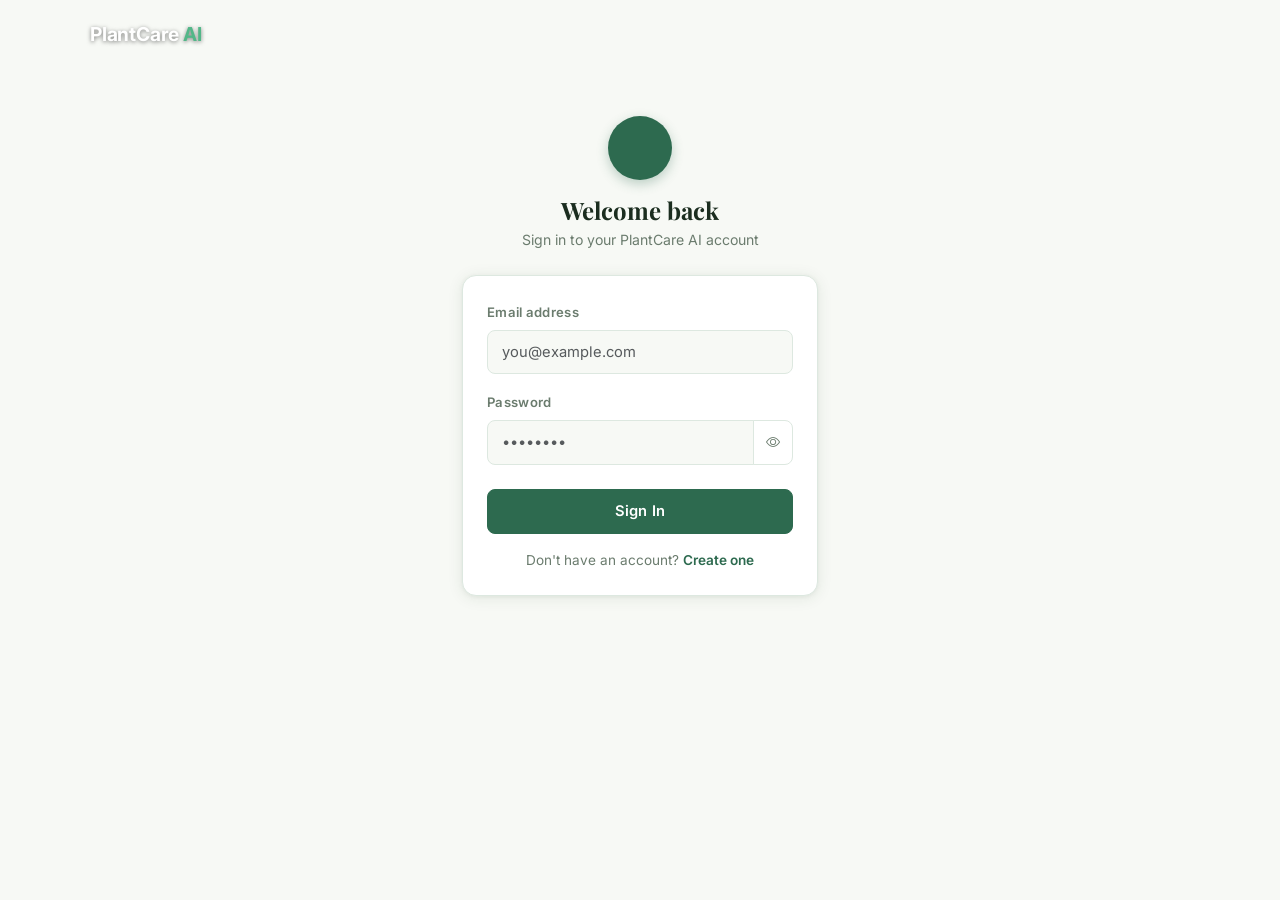
==== commit 11583d9f: "feat: UI improvements - favicon, stats strip, supported plants, solid navbars" ====
--- a/frontend/index.html
+++ b/frontend/index.html
@@ -6,6 +6,7 @@
   <title>PlantCare AI</title>
   <link rel="stylesheet" href="https://cdn.jsdelivr.net/npm/bootstrap@5.3.0/dist/css/bootstrap.min.css" />
   <link rel="stylesheet" href="https://cdn.jsdelivr.net/npm/bootstrap-icons@1.11.0/font/bootstrap-icons.css" />
+  <link rel="icon" type="image/svg+xml" href="favicon.svg" />
   <link rel="stylesheet" href="css/style.css" />
 </head>
 <body>
@@ -80,6 +81,51 @@
       </div>
     </section>
 
+
+    <!-- STATS STRIP -->
+    <section style="padding: 2rem 0 4rem; background: rgba(0,0,0,0.25); border-top: 1px solid rgba(255,255,255,0.1);">
+      <div class="container">
+        <div class="row justify-content-center text-center g-4">
+          <div class="col-4 col-md-3">
+            <div style="font-family: Playfair Display, serif; font-size: 2.2rem; font-weight:700; color:#fff; line-height:1;">95%+</div>
+            <div style="font-size:0.75rem; text-transform:uppercase; letter-spacing:1px; color:rgba(255,255,255,0.6); margin-top:0.3rem;">AI Accuracy</div>
+          </div>
+          <div class="col-4 col-md-3">
+            <div style="font-family: Playfair Display, serif; font-size: 2.2rem; font-weight:700; color:#fff; line-height:1;">14</div>
+            <div style="font-size:0.75rem; text-transform:uppercase; letter-spacing:1px; color:rgba(255,255,255,0.6); margin-top:0.3rem;">Plant Species</div>
+          </div>
+          <div class="col-4 col-md-3">
+            <div style="font-family: Playfair Display, serif; font-size: 2.2rem; font-weight:700; color:#fff; line-height:1;">38</div>
+            <div style="font-size:0.75rem; text-transform:uppercase; letter-spacing:1px; color:rgba(255,255,255,0.6); margin-top:0.3rem;">Disease Classes</div>
+          </div>
+        </div>
+      </div>
+    </section>
+
+
+    <!-- SUPPORTED PLANTS -->
+    <section style="padding: 1rem 0 2rem; background: rgba(0,0,0,0.15);">
+      <div class="container">
+        <p style="text-align:center; font-size:0.72rem; text-transform:uppercase; letter-spacing:1.2px; color:rgba(255,255,255,0.5); margin-bottom:0.75rem;">Supported Plants</p>
+        <div style="display:flex; flex-wrap:wrap; justify-content:center; gap:0.5rem;">
+          <span style="background:rgba(255,255,255,0.1); border:1px solid rgba(255,255,255,0.15); color:rgba(255,255,255,0.85); padding:0.3rem 0.8rem; border-radius:20px; font-size:0.78rem;">Apple</span>
+          <span style="background:rgba(255,255,255,0.1); border:1px solid rgba(255,255,255,0.15); color:rgba(255,255,255,0.85); padding:0.3rem 0.8rem; border-radius:20px; font-size:0.78rem;">Blueberry</span>
+          <span style="background:rgba(255,255,255,0.1); border:1px solid rgba(255,255,255,0.15); color:rgba(255,255,255,0.85); padding:0.3rem 0.8rem; border-radius:20px; font-size:0.78rem;">Cherry</span>
+          <span style="background:rgba(255,255,255,0.1); border:1px solid rgba(255,255,255,0.15); color:rgba(255,255,255,0.85); padding:0.3rem 0.8rem; border-radius:20px; font-size:0.78rem;">Corn</span>
+          <span style="background:rgba(255,255,255,0.1); border:1px solid rgba(255,255,255,0.15); color:rgba(255,255,255,0.85); padding:0.3rem 0.8rem; border-radius:20px; font-size:0.78rem;">Grape</span>
+          <span style="background:rgba(255,255,255,0.1); border:1px solid rgba(255,255,255,0.15); color:rgba(255,255,255,0.85); padding:0.3rem 0.8rem; border-radius:20px; font-size:0.78rem;">Orange</span>
+          <span style="background:rgba(255,255,255,0.1); border:1px solid rgba(255,255,255,0.15); color:rgba(255,255,255,0.85); padding:0.3rem 0.8rem; border-radius:20px; font-size:0.78rem;">Peach</span>
+          <span style="background:rgba(255,255,255,0.1); border:1px solid rgba(255,255,255,0.15); color:rgba(255,255,255,0.85); padding:0.3rem 0.8rem; border-radius:20px; font-size:0.78rem;">Pepper</span>
+          <span style="background:rgba(255,255,255,0.1); border:1px solid rgba(255,255,255,0.15); color:rgba(255,255,255,0.85); padding:0.3rem 0.8rem; border-radius:20px; font-size:0.78rem;">Potato</span>
+          <span style="background:rgba(255,255,255,0.1); border:1px solid rgba(255,255,255,0.15); color:rgba(255,255,255,0.85); padding:0.3rem 0.8rem; border-radius:20px; font-size:0.78rem;">Raspberry</span>
+          <span style="background:rgba(255,255,255,0.1); border:1px solid rgba(255,255,255,0.15); color:rgba(255,255,255,0.85); padding:0.3rem 0.8rem; border-radius:20px; font-size:0.78rem;">Soybean</span>
+          <span style="background:rgba(255,255,255,0.1); border:1px solid rgba(255,255,255,0.15); color:rgba(255,255,255,0.85); padding:0.3rem 0.8rem; border-radius:20px; font-size:0.78rem;">Squash</span>
+          <span style="background:rgba(255,255,255,0.1); border:1px solid rgba(255,255,255,0.15); color:rgba(255,255,255,0.85); padding:0.3rem 0.8rem; border-radius:20px; font-size:0.78rem;">Strawberry</span>
+          <span style="background:rgba(255,255,255,0.1); border:1px solid rgba(255,255,255,0.15); color:rgba(255,255,255,0.85); padding:0.3rem 0.8rem; border-radius:20px; font-size:0.78rem;">Tomato</span>
+        </div>
+      </div>
+    </section>
+
   </div><!-- end hero-wrapper -->
 
   <!-- MAIN CONTENT -->
@@ -113,11 +159,6 @@
               <button class="btn btn-success w-100 btn-lg" id="analyzeBtn" disabled>
                 <i class="bi bi-cpu me-2"></i>Analyze Plant
               </button>
-
-              <p class="text-center mt-3 mb-0" style="font-size:0.75rem; color:var(--muted);">
-                <i class="bi bi-info-circle me-1"></i>
-                Supports <strong>Tomato, Potato, and Pepper</strong> leaves only
-              </p>
             </div>
           </div>
         </div>
@@ -143,7 +184,7 @@
               <div id="resultsState" class="d-none">
                 <div id="unknownPlant" class="alert alert-danger d-none">
                   <i class="bi bi-exclamation-circle me-2"></i>
-                  <strong>Plant not recognized.</strong> Please upload a <strong>Tomato, Potato, or Pepper</strong> leaf.
+                  <strong>Plant not recognized.</strong> The uploaded leaf does not match any supported plant species. Please upload a clear leaf photo from a supported plant.
                 </div>
 
                 <div id="knownPlantResults">
--- a/frontend/css/style.css
+++ b/frontend/css/style.css
@@ -189,10 +189,10 @@
 /* ---- SECTION LIFT ---- */
 .section-lift {
   background: #EEF2EC;
-  margin-top: -40px;
+  margin-top: 0;
   padding-top: 60px;
   padding-bottom: 60px;
-  border-radius: 28px 28px 0 0;
+  border-radius: 0;
   position: relative;
   z-index: 2;
 }
@@ -366,6 +366,24 @@
   padding: 0.45em 1em;
 }
 
+.badge.bg-danger {
+  background-color: var(--earth) !important;
+  color: #fff !important;
+  font-weight: 500;
+  letter-spacing: 0.3px;
+  border-radius: 20px;
+  padding: 0.4em 0.9em;
+}
+
+.badge.bg-secondary {
+  background-color: var(--border) !important;
+  color: var(--muted) !important;
+  font-weight: 500;
+  letter-spacing: 0.3px;
+  border-radius: 20px;
+  padding: 0.4em 0.9em;
+}
+
 /* ---- ALERTS ---- */
 .alert-success {
   background: var(--green-light);
